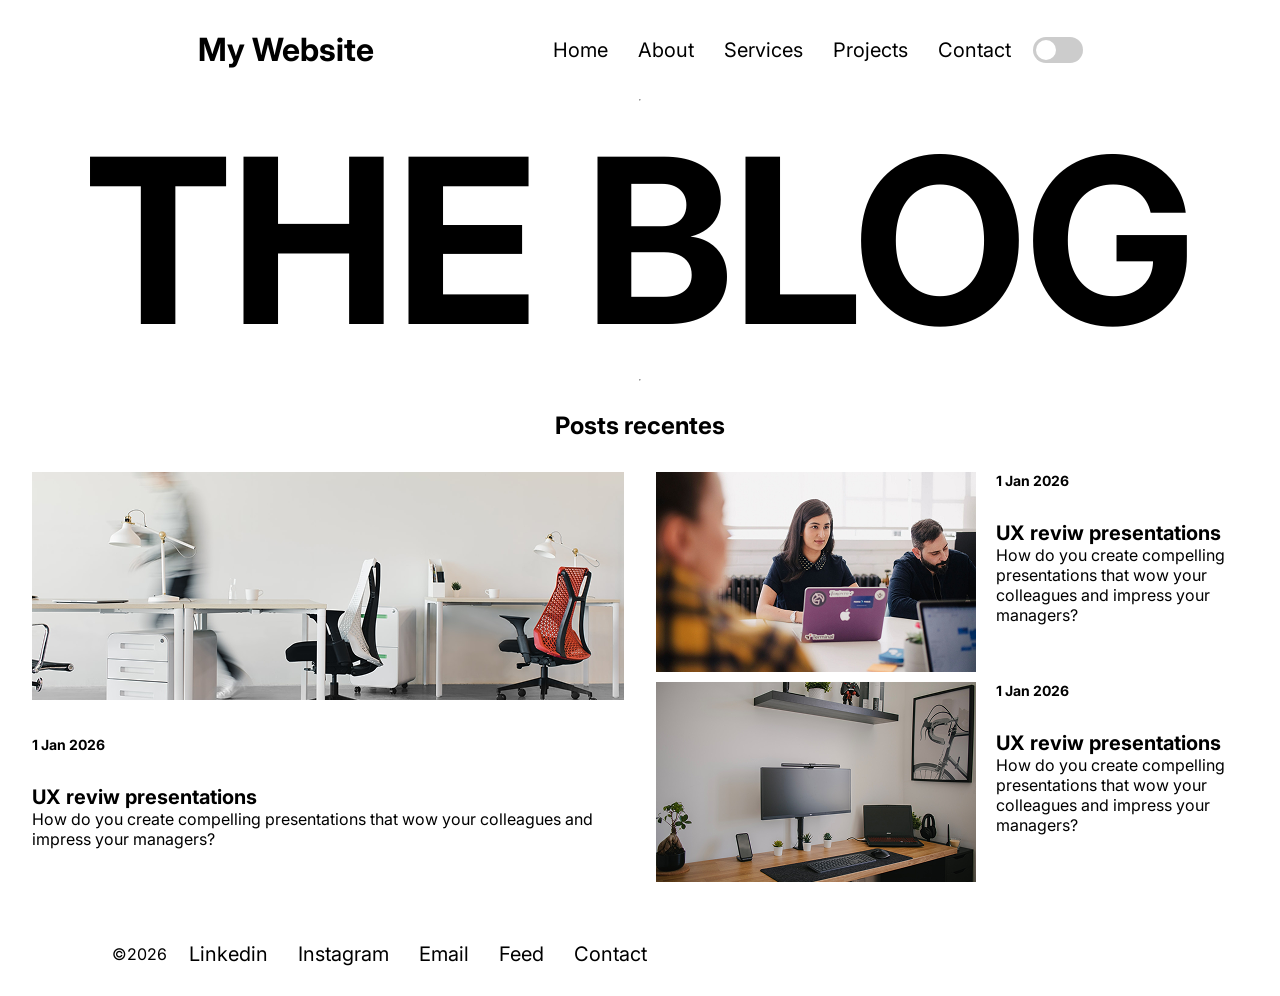
==== index.html @ d62aea14 "Primeiro commit" ====
<!DOCTYPE html>
<html lang="pt-BR">
<head>
    <meta charset="UTF-8">
    <meta name="viewport" content="width=device-width, initial-scale=1.0">
    <link rel="stylesheet" href="style.css">
    <title>Document</title>
</head>
<body>
    <header>
        <h1>My Website</h1>
        <div class="header_right">
            <nav>
                <ul>
                    <li><a href="#">Home</a></li>
                    <li><a href="#">About</a></li>
                    <li><a href="#">Services</a></li>
                    <li><a href="#">Projects</a></li>
                    <li><a href="#">Contact</a></li>
                </ul>
            </nav>
            <label class="toggle">
                <input type="checkbox">
                <span class="slider"></span>
            </label>
        </div>
    </header>
    <main>
        <div class="the_blog">
            <hr>
            <h2>THE BLOG</h2>
            <hr>   
        </div>
        <div class="recent_posts">
            <h3>Posts recentes</h3>
            <div class="list_posts">
                <div class="post1">
                    <img src="./assets/post1.png" alt="">
                    <h3>1 Jan 2026</h3>
                    <h2>UX reviw presentations</h2>
                    <p>How do you create compelling
                    presentations that wow your colleagues 
                    and impress your managers?</p>
                </div>
                <div class="recent_post_container">
                    <div class="post2">
                        <img src="./assets/post2.png" alt="">
                        <div class="post_container">
                            <h3>1 Jan 2026</h3>
                            <h2>UX reviw presentations</h2>
                            <p>How do you create compelling
                            presentations that wow your colleagues 
                            and impress your managers?</p>
                        </div>
                    </div>
                    <div class="post3">
                        <img src="./assets/post3.png" alt="">
                        <div class="post_container">
                            <h3>1 Jan 2026</h3>
                            <h2>UX reviw presentations</h2>
                            <p>How do you create compelling
                            presentations that wow your colleagues 
                            and impress your managers?</p>
                        </div>
                    </div>
                </div>
            </div>
        </div>
    </main>
    <footer>
        <p>©2026</p>
        <nav>
            <ul>
                <li><a href="#">Linkedin</a></li>
                <li><a href="#">Instagram</a></li>
                <li><a href="#">Email</a></li>
                <li><a href="#">Feed</a></li>
                <li><a href="#">Contact</a></li>
            </ul>
        </nav>

    </footer>
</body>
</html>
---- style.css ----
@import url('https://fonts.googleapis.com/css2?family=Caprasimo&family=Inter:ital,opsz,wght@0,14..32,100..900;1,14..32,100..900&display=swap');
*{
    margin:0;
    padding:0;
    box-sizing:border-box;
}
body{
    display: flex;
    flex-direction: column;
    min-height: 100vh;
    font-family: 'Inter', sans-serif;
}
header{
    display:flex;
    align-items:center;
    justify-content:space-around;
    margin:30px 112px 30px 112px;            ;
}

.header_right{
    display:flex;
    align-items:center;
    gap:14px;
}
ul{
    display:flex;
    list-style:none;
    gap:14px;
}
a{
    font-size:20px;
    text-decoration:none;
    color:#000;
    margin: 8px;
}

.toggle {
    position: relative;
    display: inline-block;
    width: 50px;
    height: 26px;
}


.toggle input {
    opacity: 0;
    width: 0;
    height: 0;
}


.slider {
    position: absolute;
    cursor: pointer;
    inset: 0;
    background-color: #ccc;
    border-radius: 34px;
    transition: 0.3s;
}


.slider::before {
    content: "";
    position: absolute;
    width: 20px;
    height: 20px;
    left: 3px;
    bottom: 3px;
    background-color: white;
    border-radius: 50%;
    transition: 0.3s;
}


.toggle input:checked + .slider {
    background-color: #4CAF50;
}


.toggle input:checked + .slider::before {
    transform: translateX(24px);
}

.toggle input:focus-visible + .slider {
    outline: 2px solid #222;
    outline-offset: 3px;
}
main{
    flex: 1;
    .the_blog{
        display: flex;
        flex-direction: column;
        align-items: center;
        
            h2{
                font-size: 230px;
            }
    }
}
footer{
    display: flex;
    align-items: center;
    gap: 14px;
    margin:30px 112px 30px 112px;
}

.recent_posts{
    display: flex;
    flex-direction: column;
    margin: 30px 112px;
    align-items: center;

    h3{
        font-size: 24px;
        margin-bottom: 32px;
        align-content: start;
    }

    .list_posts{
        display: flex;
        gap: 32px;
    }

    .recent_post_container{
        display: flex;
        flex-direction: column;
        gap: 10px;

        .post2,.post3{
            display: flex;
            width: 592px;
            gap: 20px;

            img{
                width: 320px;
                height: 200px;
            }
            h3{
            font-size: 14px;
            }
            h2{
                font-size: 20px;
            }
            p{
                font-size: 16px;
            }

            .post_container{
                display: flex;
                flex-direction: column;
            }

            
        }
    }

    .post1{
        h3{
            margin-top: 32px;
        }
        width: 592px;
        img{
            width: 592px;
            height: 228px;
        }
        h3{
            font-size: 14px;
        }
        h2{
            font-size: 20px;
        }
        p{
            font-size: 16px;
        }
    }
}
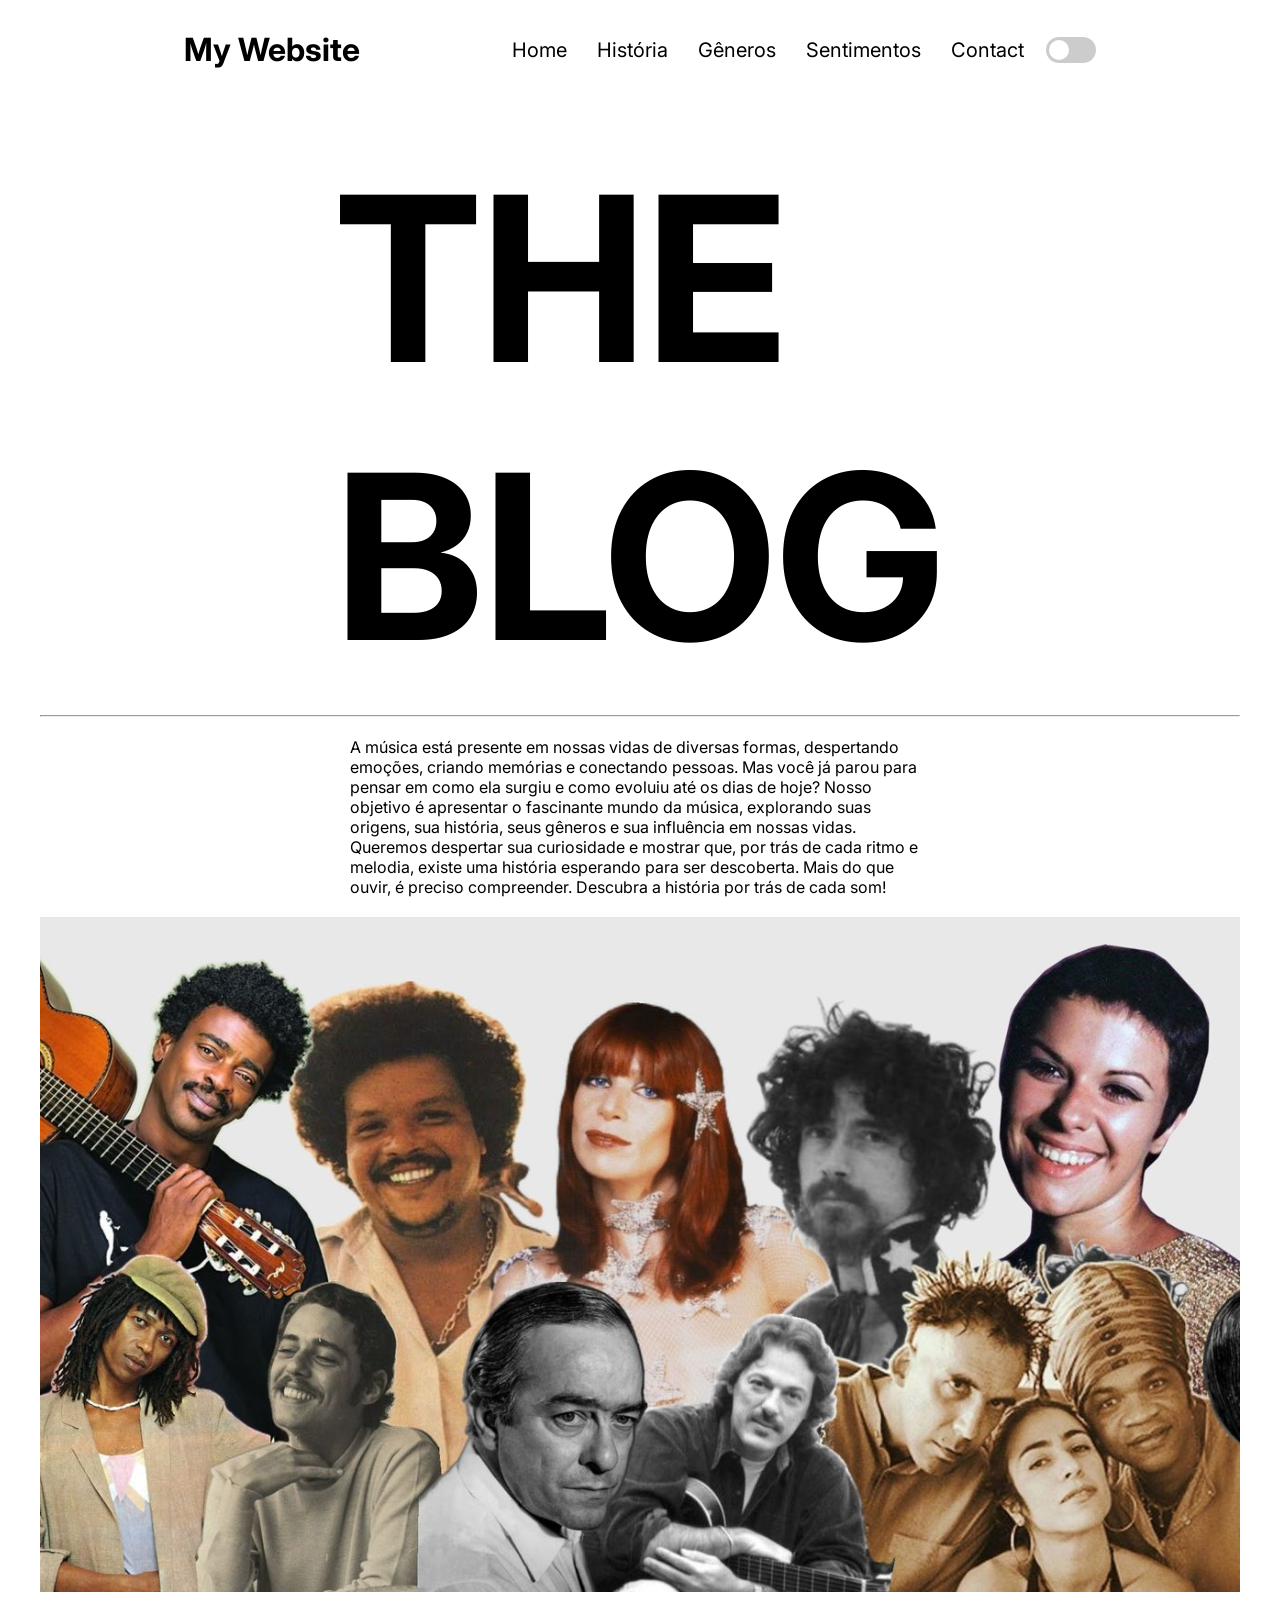
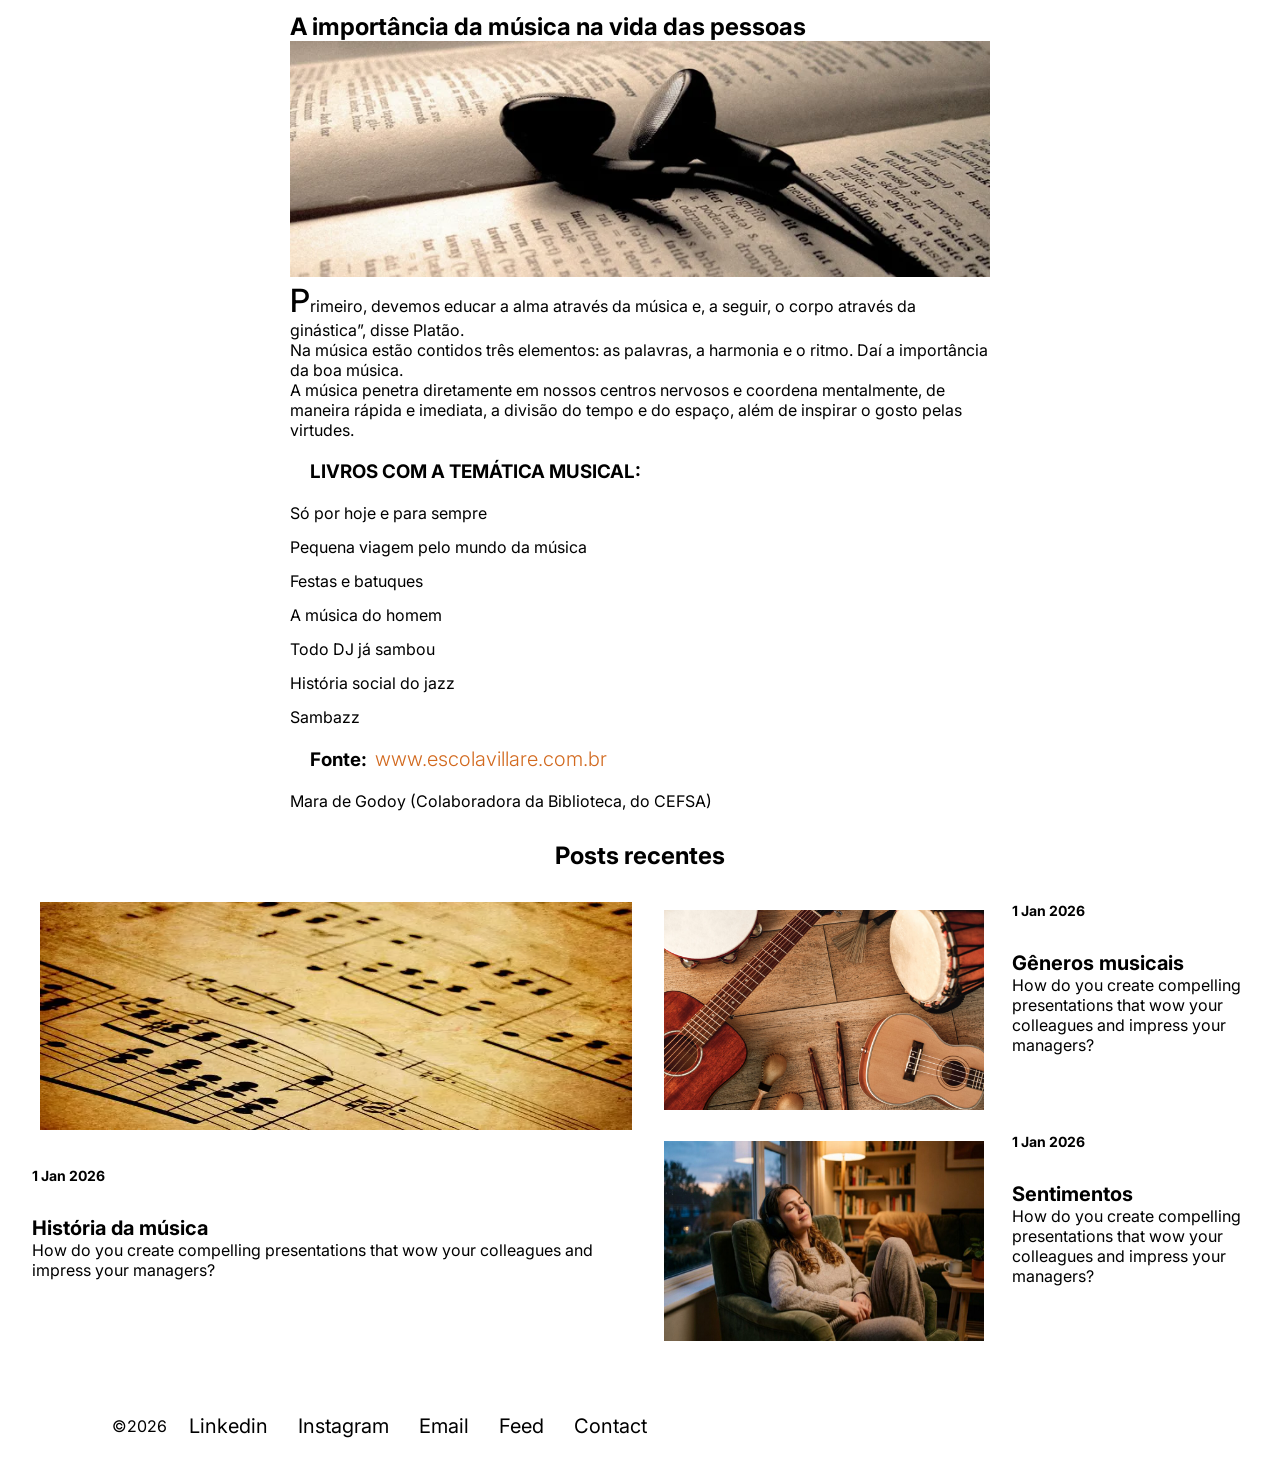
==== commit e65c57d0: "Ajustando pagina home" ====
--- a/index.html
+++ b/index.html
@@ -4,6 +4,7 @@
     <meta charset="UTF-8">
     <meta name="viewport" content="width=device-width, initial-scale=1.0">
     <link rel="stylesheet" href="style.css">
+    <link rel="stylesheet" href="header.css">
     <title>Document</title>
 </head>
 <body>
@@ -12,10 +13,10 @@
         <div class="header_right">
             <nav>
                 <ul>
-                    <li><a href="#">Home</a></li>
-                    <li><a href="#">About</a></li>
-                    <li><a href="#">Services</a></li>
-                    <li><a href="#">Projects</a></li>
+                    <li><a href="/index.html">Home</a></li>
+                    <li><a href="/historia.html">História</a></li>
+                    <li><a href="/generos.html">Gêneros</a></li>
+                    <li><a href="/sentimentos.html">Sentimentos</a></li>
                     <li><a href="#">Contact</a></li>
                 </ul>
             </nav>
@@ -27,37 +28,63 @@
     </header>
     <main>
         <div class="the_blog">
+            <h2>THE BLOG</h2>
             <hr>
-            <h2>THE BLOG</h2>
-            <hr>   
+            <p>A música está presente em nossas vidas de diversas formas, despertando emoções, criando memórias e conectando pessoas.
+            Mas você já parou para pensar em como ela surgiu e como evoluiu até os dias de hoje?
+            Nosso objetivo é apresentar o fascinante mundo da música, explorando suas origens,
+            sua história, seus gêneros e sua influência em nossas vidas. Queremos despertar sua 
+            curiosidade e mostrar que, por trás de cada ritmo e melodia, existe uma história esperando para ser descoberta.
+            Mais do que ouvir, é preciso compreender. Descubra a história por trás de cada som!</p>
+            <img src="./assets/artists.jpg">
+            <div class="container_importancia_musica">
+                <h2 class="title_musica">A importância da música na vida das pessoas</h2>
+                <img class="img_importancia_musica" src="./assets/dicamusica.webp" alt="">
+                <p><span>P</span>rimeiro, devemos educar a alma através da música e, a seguir, o corpo através da ginástica”, disse Platão.</p>
+                <p>Na música estão contidos três elementos: as palavras, a harmonia e o ritmo. Daí a importância da boa música.</p>
+                <p>A música penetra diretamente em nossos centros nervosos e coordena mentalmente, de maneira rápida e imediata, a divisão do 
+                tempo e do espaço, além de inspirar o gosto pelas virtudes.</p>
+                <h3>LIVROS COM A TEMÁTICA MUSICAL:</h3>
+                <ul>
+                    <li>Só por hoje e para sempre</li>
+                    <li>Pequena viagem pelo mundo da música</li>
+                    <li>Festas e batuques</li>
+                    <li>A música do homem</li>
+                    <li>Todo DJ já sambou</li>
+                    <li>História social do jazz</li>
+                    <li>Sambazz</li>
+                </ul>
+                <h3>Fonte:<a href="https://www.escolavillare.com.br/">www.escolavillare.com.br</a></h3>
+                <p>Mara de Godoy (Colaboradora da Biblioteca, do CEFSA)</p>
+            </div>
         </div>
         <div class="recent_posts">
             <h3>Posts recentes</h3>
             <div class="list_posts">
                 <div class="post1">
-                    <img src="./assets/post1.png" alt="">
+                    <a href="/historia.html"><img src="./assets/historia.webp" alt=""></a>
                     <h3>1 Jan 2026</h3>
-                    <h2>UX reviw presentations</h2>
+                    <h2>História da música</h2>
                     <p>How do you create compelling
                     presentations that wow your colleagues 
                     and impress your managers?</p>
                 </div>
                 <div class="recent_post_container">
                     <div class="post2">
-                        <img src="./assets/post2.png" alt="">
+                        <a href="/generos.html"><img src="./assets/generomusical.jpg" alt=""></a>
                         <div class="post_container">
                             <h3>1 Jan 2026</h3>
-                            <h2>UX reviw presentations</h2>
+                            <h2>Gêneros musicais</h2>
                             <p>How do you create compelling
                             presentations that wow your colleagues 
                             and impress your managers?</p>
                         </div>
                     </div>
                     <div class="post3">
-                        <img src="./assets/post3.png" alt="">
+                        <a href="/sentimentos.html"><img src="./assets/sentimento.jpg" alt=""></a>
                         <div class="post_container">
                             <h3>1 Jan 2026</h3>
-                            <h2>UX reviw presentations</h2>
+                            <h2>Sentimentos</h2>
                             <p>How do you create compelling
                             presentations that wow your colleagues 
                             and impress your managers?</p>
--- a/style.css
+++ b/style.css
@@ -10,90 +10,50 @@
     min-height: 100vh;
     font-family: 'Inter', sans-serif;
 }
-header{
-    display:flex;
-    align-items:center;
-    justify-content:space-around;
-    margin:30px 112px 30px 112px;            ;
-}
 
-.header_right{
-    display:flex;
-    align-items:center;
-    gap:14px;
-}
-ul{
-    display:flex;
-    list-style:none;
-    gap:14px;
-}
-a{
-    font-size:20px;
-    text-decoration:none;
-    color:#000;
-    margin: 8px;
-}
-
-.toggle {
-    position: relative;
-    display: inline-block;
-    width: 50px;
-    height: 26px;
-}
-
-
-.toggle input {
-    opacity: 0;
-    width: 0;
-    height: 0;
-}
-
-
-.slider {
-    position: absolute;
-    cursor: pointer;
-    inset: 0;
-    background-color: #ccc;
-    border-radius: 34px;
-    transition: 0.3s;
-}
-
-
-.slider::before {
-    content: "";
-    position: absolute;
-    width: 20px;
-    height: 20px;
-    left: 3px;
-    bottom: 3px;
-    background-color: white;
-    border-radius: 50%;
-    transition: 0.3s;
-}
-
-
-.toggle input:checked + .slider {
-    background-color: #4CAF50;
-}
-
-
-.toggle input:checked + .slider::before {
-    transform: translateX(24px);
-}
-
-.toggle input:focus-visible + .slider {
-    outline: 2px solid #222;
-    outline-offset: 3px;
-}
 main{
     flex: 1;
     .the_blog{
         display: flex;
         flex-direction: column;
+        margin:40px 350px 30px 350px;
         align-items: center;
+        gap: 20px;
         
             h2{
                 font-size: 230px;
+            }
+            hr{
+                width: 1200px;
+            }
+            img{
+                width: 1200px;
+                
+            }
+            .container_importancia_musica{
+                .img_importancia_musica{
+                    width: 700px;
+                }
+    
+                .title_musica{
+                    font-size: 24px;
+                }
+                span{
+                    font-size: 32px;
+                    font-weight: 500;
+                }
+                h3{
+                    margin: 20px;
+                }
+                a{
+                    color: chocolate;
+                    font-weight: 300;
+                }
+                ul{
+                    display: flex;
+                    flex-direction: column;
+                }
+
             }
     }
 }
@@ -134,6 +94,7 @@
             img{
                 width: 320px;
                 height: 200px;
+                cursor: pointer;
             }
             h3{
             font-size: 14px;
@@ -162,6 +123,7 @@
         img{
             width: 592px;
             height: 228px;
+            cursor: pointer;
         }
         h3{
             font-size: 14px;
--- a/header.css
+++ b/header.css
@@ -0,0 +1,87 @@
+@import url('https://fonts.googleapis.com/css2?family=Caprasimo&family=Inter:ital,opsz,wght@0,14..32,100..900;1,14..32,100..900&display=swap');
+*{
+    margin:0;
+    padding:0;
+    box-sizing:border-box;
+}
+body{
+    display: flex;
+    flex-direction: column;
+    min-height: 100vh;
+    font-family: 'Inter', sans-serif;
+}
+header{
+    display:flex;
+    align-items:center;
+    justify-content:space-around;
+    margin:30px 112px 30px 112px;            
+}
+
+.header_right{
+    display:flex;
+    align-items:center;
+    gap:14px;
+}
+ul{
+    display:flex;
+    list-style:none;
+    gap:14px;
+}
+a{
+    font-size:20px;
+    text-decoration:none;
+    color:#000;
+    margin: 8px;
+}
+
+.toggle {
+    position: relative;
+    display: inline-block;
+    width: 50px;
+    height: 26px;
+}
+
+
+.toggle input {
+    opacity: 0;
+    width: 0;
+    height: 0;
+}
+
+
+.slider {
+    position: absolute;
+    cursor: pointer;
+    inset: 0;
+    background-color: #ccc;
+    border-radius: 34px;
+    transition: 0.3s;
+}
+
+
+.slider::before {
+    content: "";
+    position: absolute;
+    width: 20px;
+    height: 20px;
+    left: 3px;
+    bottom: 3px;
+    background-color: white;
+    border-radius: 50%;
+    transition: 0.3s;
+}
+
+
+.toggle input:checked + .slider {
+    background-color: #4CAF50;
+}
+
+
+.toggle input:checked + .slider::before {
+    transform: translateX(24px);
+}
+
+.toggle input:focus-visible + .slider {
+    outline: 2px solid #222;
+    outline-offset: 3px;
+}
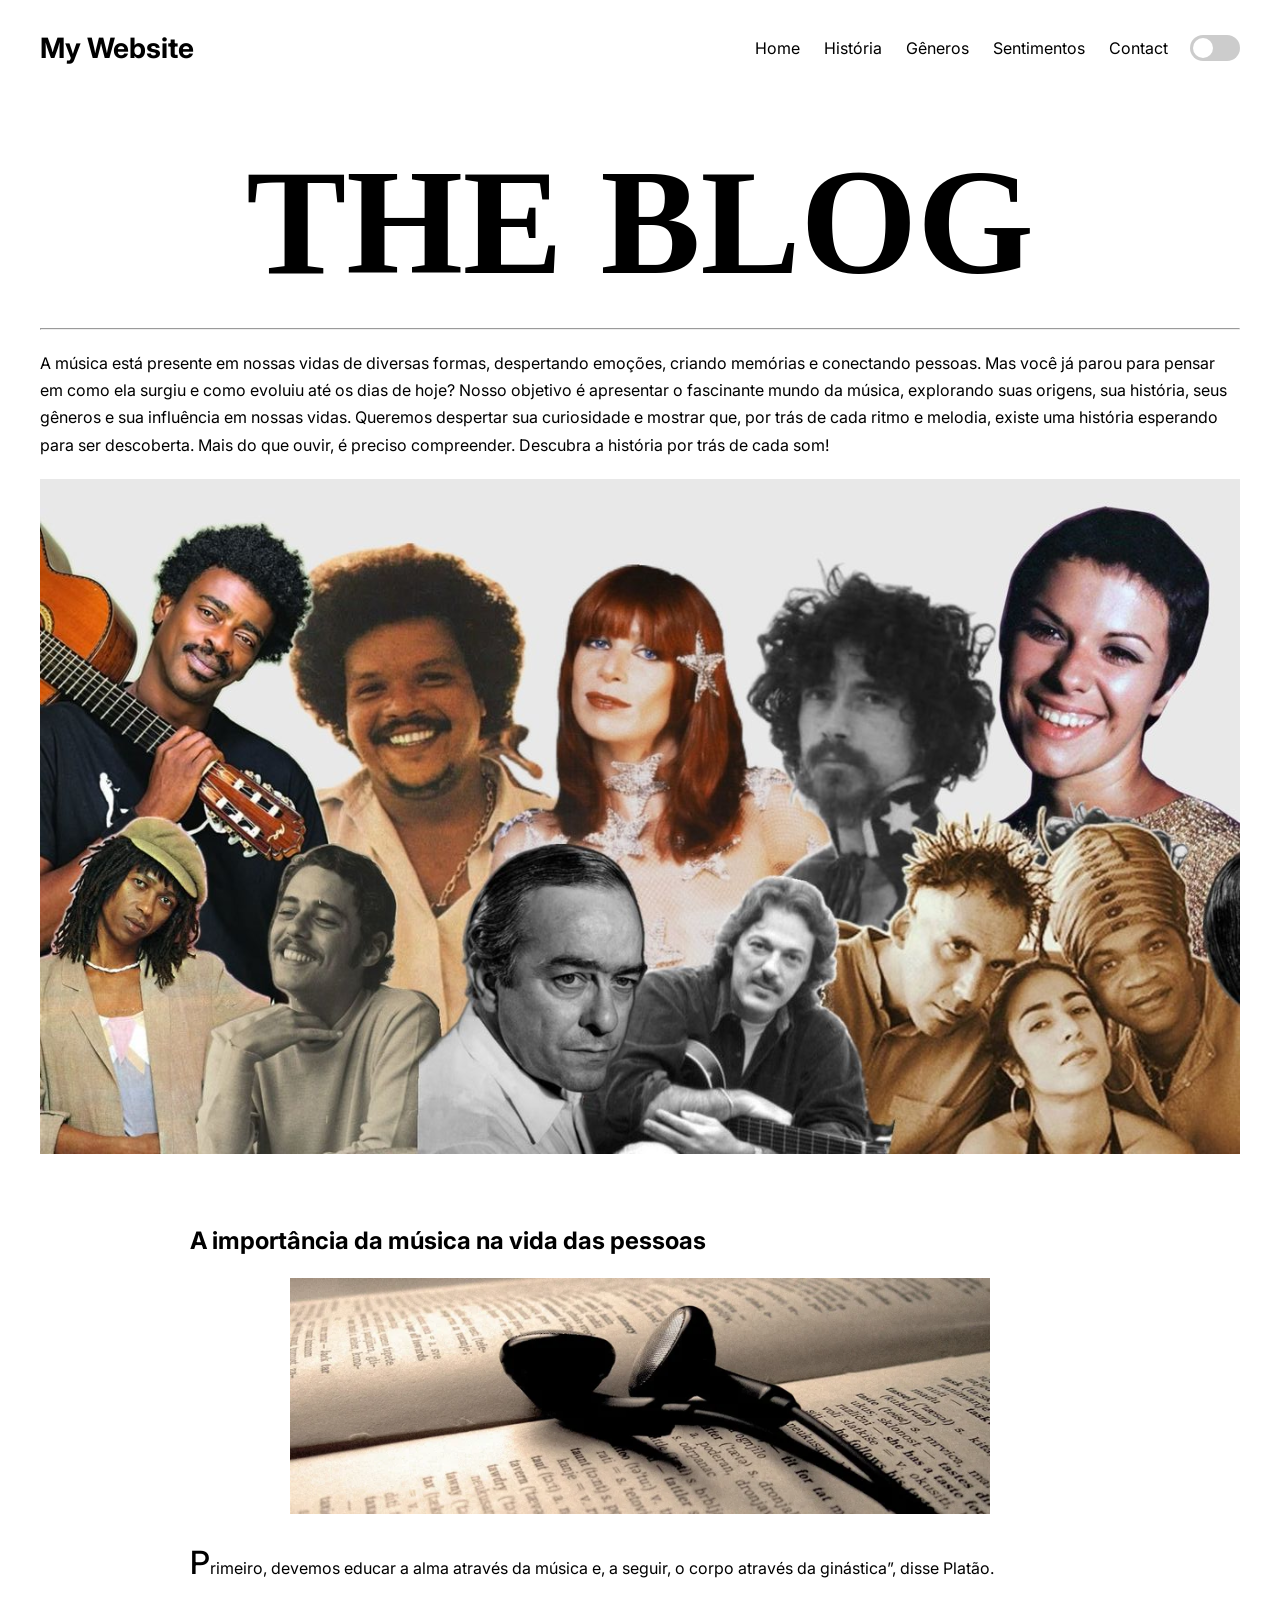
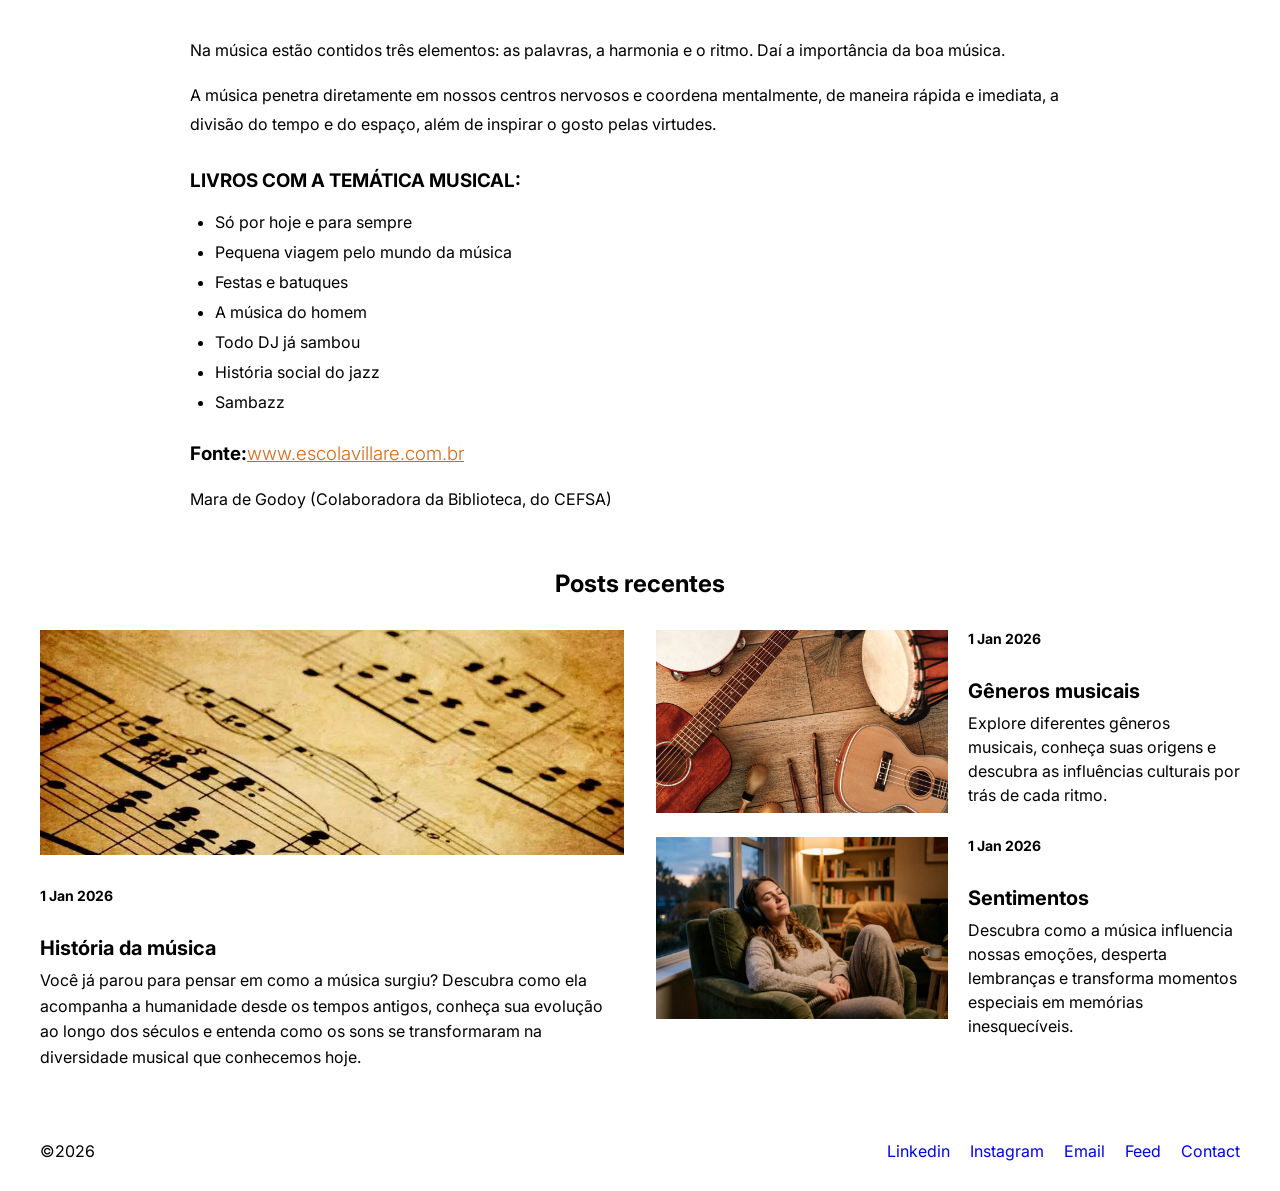
==== commit 5089e37c: "Deixando a pagina home responsiva" ====
--- a/index.html
+++ b/index.html
@@ -40,7 +40,7 @@
             <div class="container_importancia_musica">
                 <h2 class="title_musica">A importância da música na vida das pessoas</h2>
                 <img class="img_importancia_musica" src="./assets/dicamusica.webp" alt="">
-                <p><span>P</span>rimeiro, devemos educar a alma através da música e, a seguir, o corpo através da ginástica”, disse Platão.</p>
+                <p><span>P</span>rimeiro, devemos educar a alma através da música e, a seguir, o corpo através da ginástica”, disse Platão.<br><br></p>
                 <p>Na música estão contidos três elementos: as palavras, a harmonia e o ritmo. Daí a importância da boa música.</p>
                 <p>A música penetra diretamente em nossos centros nervosos e coordena mentalmente, de maneira rápida e imediata, a divisão do 
                 tempo e do espaço, além de inspirar o gosto pelas virtudes.</p>
@@ -65,9 +65,8 @@
                     <a href="/historia.html"><img src="./assets/historia.webp" alt=""></a>
                     <h3>1 Jan 2026</h3>
                     <h2>História da música</h2>
-                    <p>How do you create compelling
-                    presentations that wow your colleagues 
-                    and impress your managers?</p>
+                    <p>Você já parou para pensar em como a música surgiu? Descubra como ela acompanha a humanidade desde os tempos antigos, 
+                    conheça sua evolução ao longo dos séculos e entenda como os sons se transformaram na diversidade musical que conhecemos hoje.</p>
                 </div>
                 <div class="recent_post_container">
                     <div class="post2">
@@ -75,9 +74,7 @@
                         <div class="post_container">
                             <h3>1 Jan 2026</h3>
                             <h2>Gêneros musicais</h2>
-                            <p>How do you create compelling
-                            presentations that wow your colleagues 
-                            and impress your managers?</p>
+                            <p>Explore diferentes gêneros musicais, conheça suas origens e descubra as influências culturais por trás de cada ritmo.</p>
                         </div>
                     </div>
                     <div class="post3">
@@ -85,9 +82,7 @@
                         <div class="post_container">
                             <h3>1 Jan 2026</h3>
                             <h2>Sentimentos</h2>
-                            <p>How do you create compelling
-                            presentations that wow your colleagues 
-                            and impress your managers?</p>
+                            <p>Descubra como a música influencia nossas emoções, desperta lembranças e transforma momentos especiais em memórias inesquecíveis.</p>
                         </div>
                     </div>
                 </div>
@@ -98,8 +93,8 @@
         <p>©2026</p>
         <nav>
             <ul>
-                <li><a href="#">Linkedin</a></li>
-                <li><a href="#">Instagram</a></li>
+                <li><a href="https://www.linkedin.com/in/breno-ponticelli/">Linkedin</a></li>
+                <li><a href="https://www.instagram.com/breno_sp7">Instagram</a></li>
                 <li><a href="#">Email</a></li>
                 <li><a href="#">Feed</a></li>
                 <li><a href="#">Contact</a></li>
--- a/style.css
+++ b/style.css
@@ -1,138 +1,377 @@
 @import url('https://fonts.googleapis.com/css2?family=Caprasimo&family=Inter:ital,opsz,wght@0,14..32,100..900;1,14..32,100..900&display=swap');
-*{
-    margin:0;
-    padding:0;
-    box-sizing:border-box;
-}
-body{
+
+* {
+    margin: 0;
+    padding: 0;
+    box-sizing: border-box;
+}
+
+body {
     display: flex;
     flex-direction: column;
     min-height: 100vh;
     font-family: 'Inter', sans-serif;
 }
 
-main{
+main {
     flex: 1;
-    .the_blog{
-        display: flex;
+    width: 100%;
+}
+
+/* APRESENTAÇÃO DO BLOG */
+
+.the_blog {
+    display: flex;
+    flex-direction: column;
+    align-items: center;
+    gap: 20px;
+
+    width: min(1200px, calc(100% - 48px));
+    margin: 40px auto 30px;
+}
+
+.the_blog > h2 {
+    font-family: 'Caprasimo', cursive;
+    font-size: clamp(48px, 12vw, 150px);
+    text-align: center;
+}
+
+.the_blog > hr {
+    width: 100%;
+}
+
+.the_blog > p {
+    width: 100%;
+    line-height: 1.7;
+    font-size: 16px;
+}
+
+.the_blog > img {
+    width: 100%;
+    height: auto;
+    display: block;
+    object-fit: cover;
+}
+
+/* IMPORTÂNCIA DA MÚSICA */
+
+.container_importancia_musica {
+    width: 100%;
+    max-width: 900px;
+    margin: 20px auto 0;
+}
+
+.title_musica {
+    font-size: 24px;
+    line-height: 1.4;
+    margin: 30px 0 20px;
+}
+
+.img_importancia_musica {
+    display: block;
+    width: min(100%, 700px);
+    height: auto;
+    margin: 20px auto;
+}
+
+.container_importancia_musica p {
+    font-size: 16px;
+    line-height: 1.8;
+    margin-bottom: 16px;
+}
+
+.container_importancia_musica span {
+    font-size: 32px;
+    font-weight: 500;
+}
+
+.container_importancia_musica h3 {
+    margin: 30px 0 20px;
+}
+
+.container_importancia_musica a {
+    color: chocolate;
+    font-weight: 300;
+    overflow-wrap: anywhere;
+}
+
+.container_importancia_musica ul {
+    display: flex;
+    flex-direction: column;
+    gap: 10px;
+    padding-left: 25px;
+}
+
+/* POSTS RECENTES */
+
+.recent_posts {
+    display: flex;
+    flex-direction: column;
+    align-items: center;
+
+    width: min(1200px, calc(100% - 48px));
+    margin: 40px auto;
+}
+
+.recent_posts > h3 {
+    font-size: 24px;
+    margin-bottom: 32px;
+    text-align: center;
+}
+
+.list_posts {
+    display: grid;
+    grid-template-columns: 1fr 1fr;
+    gap: 32px;
+    width: 100%;
+}
+
+/* POST PRINCIPAL */
+
+.post1 {
+    min-width: 0;
+}
+
+.post1 img {
+    display: block;
+    width: 100%;
+    aspect-ratio: 592 / 228;
+    object-fit: cover;
+    cursor: pointer;
+}
+
+.post1 h3 {
+    font-size: 14px;
+    margin: 32px 0;
+}
+
+.post1 h2 {
+    font-size: 20px;
+    margin-bottom: 8px;
+}
+
+.post1 p {
+    font-size: 16px;
+    line-height: 1.6;
+}
+
+/* POSTS SECUNDÁRIOS */
+
+.recent_post_container {
+    display: flex;
+    flex-direction: column;
+    gap: 24px;
+    min-width: 0;
+}
+
+.post2,
+.post3 {
+    display: flex;
+    align-items: flex-start;
+    gap: 20px;
+    width: 100%;
+    min-width: 0;
+}
+
+.post2 > a,
+.post3 > a {
+    flex: 0 0 50%;
+    min-width: 0;
+}
+
+.post2 img,
+.post3 img {
+    display: block;
+    width: 100%;
+    aspect-ratio: 320 / 200;
+    object-fit: cover;
+    cursor: pointer;
+}
+
+.post_container {
+    display: flex;
+    flex-direction: column;
+    flex: 1;
+    min-width: 0;
+}
+
+.post_container h3 {
+    font-size: 14px;
+    margin-bottom: 32px;
+}
+
+.post_container h2 {
+    font-size: 20px;
+    margin-bottom: 8px;
+}
+
+.post_container p {
+    font-size: 16px;
+    line-height: 1.5;
+}
+
+/* RODAPÉ */
+
+footer {
+    display: flex;
+    align-items: center;
+    justify-content: space-between;
+    flex-wrap: wrap;
+    gap: 20px;
+
+    width: min(1200px, calc(100% - 48px));
+    margin: 30px auto;
+}
+
+footer nav ul {
+    display: flex;
+    align-items: center;
+    flex-wrap: wrap;
+    gap: 20px;
+    list-style: none;
+}
+
+footer a {
+    text-decoration: none;
+}
+
+/* TABLETS */
+
+@media (max-width: 900px) {
+    .the_blog {
+        width: calc(100% - 40px);
+        margin-top: 30px;
+    }
+
+    .recent_posts {
+        width: calc(100% - 40px);
+    }
+
+    .list_posts {
+        grid-template-columns: 1fr;
+        gap: 32px;
+    }
+
+    .post1 img {
+        aspect-ratio: 16 / 7;
+    }
+
+    .recent_post_container {
+        gap: 24px;
+    }
+
+    .post2,
+    .post3 {
+        gap: 24px;
+    }
+
+    .post2 > a,
+    .post3 > a {
+        flex-basis: 45%;
+    }
+
+    .container_importancia_musica {
+        max-width: 100%;
+    }
+}
+
+/* CELULARES */
+
+@media (max-width: 600px) {
+    .the_blog {
+        width: calc(100% - 32px);
+        margin: 24px auto;
+        gap: 16px;
+    }
+
+    .the_blog > h2 {
+        font-size: clamp(40px, 11vw, 64px);
+    }
+
+    .the_blog > p {
+        font-size: 15px;
+        line-height: 1.7;
+    }
+
+    .title_musica {
+        font-size: 21px;
+        margin-top: 20px;
+    }
+
+    .container_importancia_musica p {
+        font-size: 15px;
+    }
+
+    .container_importancia_musica h3 {
+        font-size: 17px;
+    }
+
+    .recent_posts {
+        width: calc(100% - 32px);
+        margin: 30px auto;
+    }
+
+    .recent_posts > h3 {
+        font-size: 22px;
+        margin-bottom: 24px;
+    }
+
+    .list_posts {
+        gap: 30px;
+    }
+
+    .post1 h3 {
+        margin: 16px 0;
+    }
+
+    .post1 h2,
+    .post_container h2 {
+        font-size: 19px;
+    }
+
+    .post1 p,
+    .post_container p {
+        font-size: 14px;
+    }
+
+    .recent_post_container {
+        gap: 30px;
+    }
+
+    .post2,
+    .post3 {
         flex-direction: column;
-        margin:40px 350px 30px 350px;
-        align-items: center;
-        gap: 20px;
-        
-            h2{
-                font-size: 230px;
-            }
-            hr{
-                width: 1200px;
-            }
-            img{
-                width: 1200px;
-                
-            }
-            .container_importancia_musica{
-                .img_importancia_musica{
-                    width: 700px;
-                }
-    
-                .title_musica{
-                    font-size: 24px;
-                }
-                span{
-                    font-size: 32px;
-                    font-weight: 500;
-                }
-                h3{
-                    margin: 20px;
-                }
-                a{
-                    color: chocolate;
-                    font-weight: 300;
-                }
-                ul{
-                    display: flex;
-                    flex-direction: column;
-                }
-
-            }
-    }
-}
-footer{
-    display: flex;
-    align-items: center;
-    gap: 14px;
-    margin:30px 112px 30px 112px;
-}
-
-.recent_posts{
-    display: flex;
-    flex-direction: column;
-    margin: 30px 112px;
-    align-items: center;
-
-    h3{
-        font-size: 24px;
-        margin-bottom: 32px;
-        align-content: start;
-    }
-
-    .list_posts{
-        display: flex;
-        gap: 32px;
-    }
-
-    .recent_post_container{
-        display: flex;
+        gap: 12px;
+    }
+
+    .post2 > a,
+    .post3 > a {
+        flex-basis: auto;
+        width: 100%;
+    }
+
+    .post2 img,
+    .post3 img {
+        aspect-ratio: 16 / 9;
+    }
+
+    .post_container h3 {
+        margin-bottom: 12px;
+    }
+
+    footer {
+        width: calc(100% - 32px);
         flex-direction: column;
-        gap: 10px;
-
-        .post2,.post3{
-            display: flex;
-            width: 592px;
-            gap: 20px;
-
-            img{
-                width: 320px;
-                height: 200px;
-                cursor: pointer;
-            }
-            h3{
-            font-size: 14px;
-            }
-            h2{
-                font-size: 20px;
-            }
-            p{
-                font-size: 16px;
-            }
-
-            .post_container{
-                display: flex;
-                flex-direction: column;
-            }
-
-            
-        }
-    }
-
-    .post1{
-        h3{
-            margin-top: 32px;
-        }
-        width: 592px;
-        img{
-            width: 592px;
-            height: 228px;
-            cursor: pointer;
-        }
-        h3{
-            font-size: 14px;
-        }
-        h2{
-            font-size: 20px;
-        }
-        p{
-            font-size: 16px;
-        }
-    }
-}+        align-items: flex-start;
+        margin: 24px auto;
+    }
+
+    footer nav {
+        width: 100%;
+    }
+
+    footer nav ul {
+        gap: 16px;
+    }
+}
+
--- a/header.css
+++ b/header.css
@@ -1,53 +1,60 @@
-@import url('https://fonts.googleapis.com/css2?family=Caprasimo&family=Inter:ital,opsz,wght@0,14..32,100..900;1,14..32,100..900&display=swap');
-*{
-    margin:0;
-    padding:0;
-    box-sizing:border-box;
-}
-body{
+header {
     display: flex;
-    flex-direction: column;
-    min-height: 100vh;
-    font-family: 'Inter', sans-serif;
-}
-header{
-    display:flex;
-    align-items:center;
-    justify-content:space-around;
-    margin:30px 112px 30px 112px;            
+    align-items: center;
+    justify-content: space-between;
+    gap: 24px;
+
+    width: calc(100% - 64px);
+    max-width: 1200px;
+    margin: 30px auto;
 }
 
-.header_right{
-    display:flex;
-    align-items:center;
-    gap:14px;
+header h1 {
+    font-size: 28px;
+    flex-shrink: 0;
 }
-ul{
-    display:flex;
-    list-style:none;
-    gap:14px;
+
+.header_right {
+    display: flex;
+    align-items: center;
+    justify-content: flex-end;
+    gap: 14px;
+    min-width: 0;
 }
-a{
-    font-size:20px;
-    text-decoration:none;
-    color:#000;
-    margin: 8px;
+
+header nav ul {
+    display: flex;
+    align-items: center;
+    justify-content: center;
+    flex-wrap: wrap;
+    list-style: none;
+    gap: 8px;
 }
+
+header nav a {
+    display: inline-block;
+    font-size: 16px;
+    text-decoration: none;
+    color: #000;
+    margin: 0;
+    padding: 8px;
+}
+
+/* TOGGLE */
 
 .toggle {
     position: relative;
     display: inline-block;
     width: 50px;
     height: 26px;
+    flex-shrink: 0;
 }
-
 
 .toggle input {
     opacity: 0;
     width: 0;
     height: 0;
 }
-
 
 .slider {
     position: absolute;
@@ -57,7 +64,6 @@
     border-radius: 34px;
     transition: 0.3s;
 }
-
 
 .slider::before {
     content: "";
@@ -71,11 +77,9 @@
     transition: 0.3s;
 }
 
-
 .toggle input:checked + .slider {
     background-color: #4CAF50;
 }
-
 
 .toggle input:checked + .slider::before {
     transform: translateX(24px);
@@ -84,4 +88,89 @@
 .toggle input:focus-visible + .slider {
     outline: 2px solid #222;
     outline-offset: 3px;
-}+}
+
+/* NOTEBOOKS E TABLETS */
+
+@media (max-width: 1000px) {
+    header {
+        width: calc(100% - 40px);
+        gap: 16px;
+    }
+
+    header h1 {
+        font-size: 24px;
+    }
+
+    .header_right {
+        gap: 8px;
+    }
+
+    header nav ul {
+        gap: 4px;
+    }
+
+    header nav a {
+        font-size: 14px;
+        padding: 6px;
+    }
+}
+
+/* CELULARES */
+
+@media (max-width: 650px) {
+    header {
+        width: calc(100% - 32px);
+        margin: 20px auto;
+        flex-direction: column;
+        align-items: flex-start;
+        gap: 16px;
+    }
+
+    header h1 {
+        font-size: 26px;
+    }
+
+    .header_right {
+        width: 100%;
+        justify-content: space-between;
+        align-items: flex-start;
+        gap: 12px;
+    }
+
+    header nav {
+        flex: 1;
+        min-width: 0;
+    }
+
+    header nav ul {
+        justify-content: flex-start;
+        gap: 6px;
+    }
+
+    header nav a {
+        font-size: 14px;
+        padding: 6px 4px;
+    }
+
+    .toggle {
+        margin-top: 5px;
+    }
+}
+
+/* CELULARES PEQUENOS */
+
+@media (max-width: 380px) {
+    header nav ul {
+        gap: 2px;
+    }
+
+    header nav a {
+        font-size: 12px;
+        padding: 5px 3px;
+    }
+
+    .header_right {
+        gap: 6px;
+    }
+}
